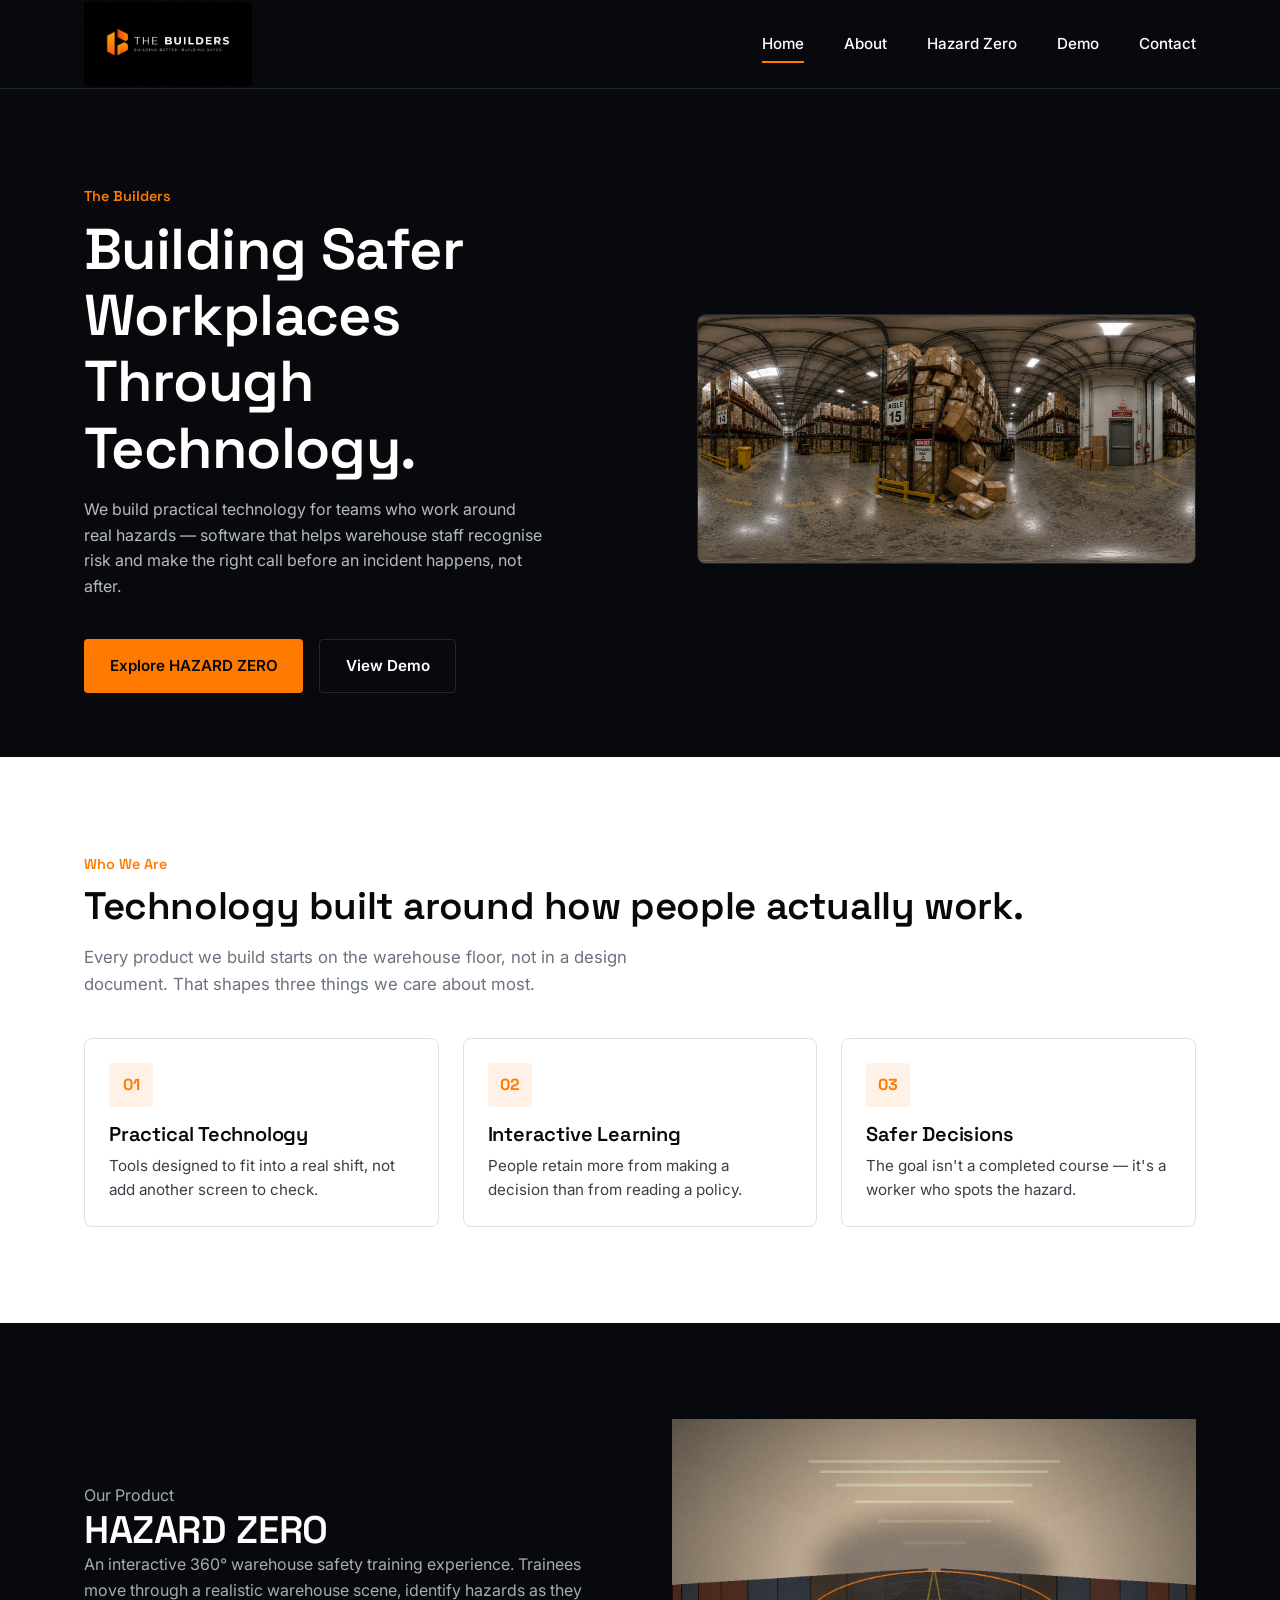
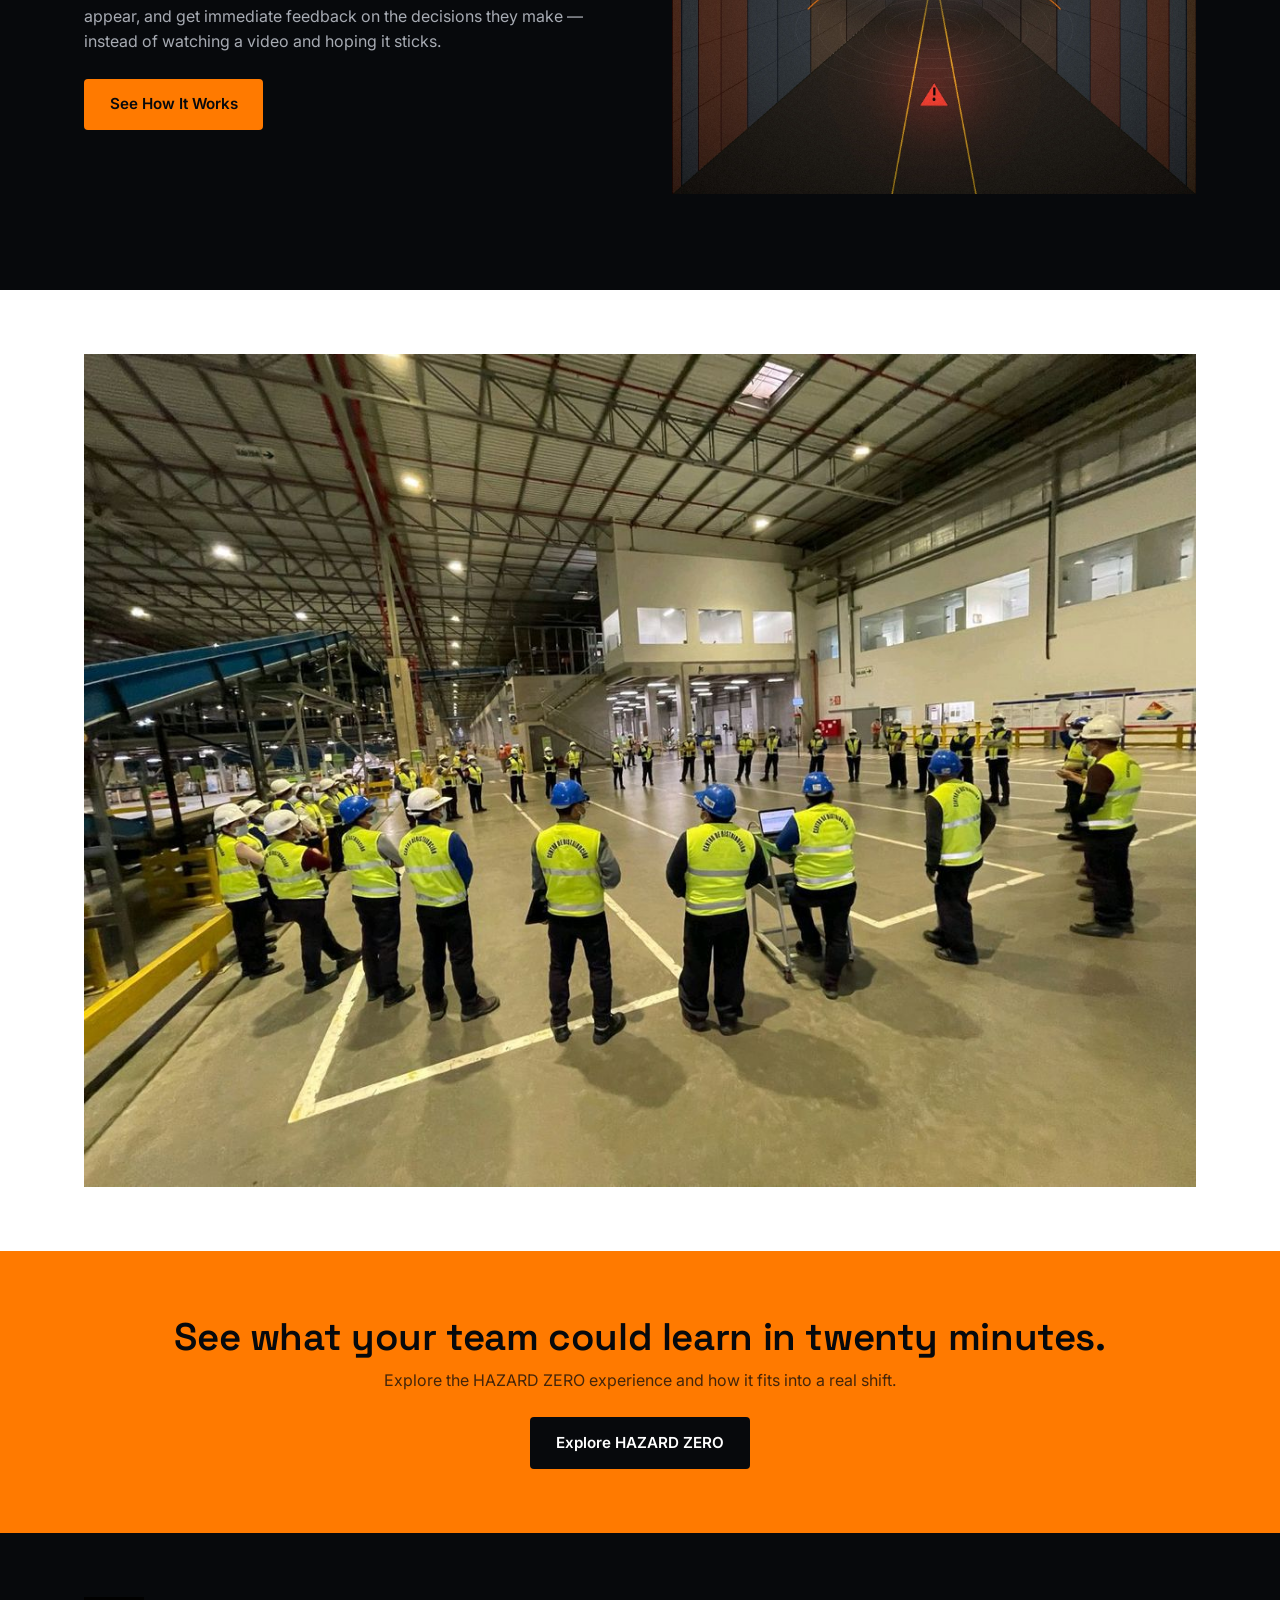
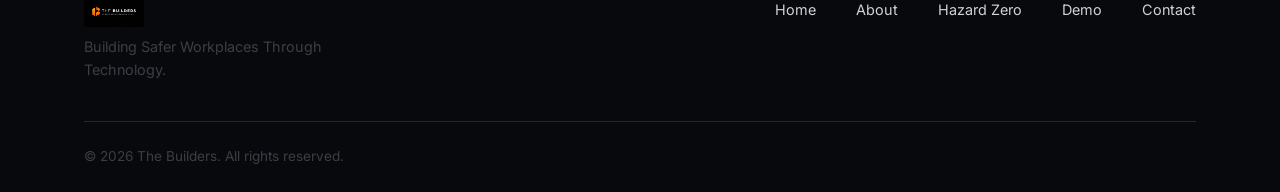
==== index.html @ ea39f2a2 "Initial The Builders B2 website" ====
<!DOCTYPE html>
<html lang="en">
<head>
  <meta charset="UTF-8">
  <meta name="viewport" content="width=device-width, initial-scale=1.0">
  <title>The Builders | Building Safer Workplaces Through Technology</title>
  <meta name="description" content="The Builders develops practical technology for safer workplaces, starting with HAZARD ZERO — an interactive 360° warehouse safety training experience.">
  <link rel="stylesheet" href="css/style.css">
</head>
<body>

  <!-- ======================================================================
       HEADER / NAVIGATION
       Repeated identically on every page. "aria-current" marks the active
       page so the underline styling in style.css shows visitors where
       they are.
       ====================================================================== -->
  <header class="site-header">
    <div class="container">
      <a href="index.html" class="logo">
        <img src="assets/the-builders-logo.png" alt="The Builders logo">
      </a>
      <nav aria-label="Primary">
        <ul class="nav-list">
          <li><a href="index.html" aria-current="page">Home</a></li>
          <li><a href="about.html">About</a></li>
          <li><a href="hazard-zero.html">Hazard Zero</a></li>
          <li><a href="demo.html">Demo</a></li>
          <li><a href="contact.html">Contact</a></li>
        </ul>
      </nav>
      <button class="nav-toggle" aria-label="Toggle menu" aria-expanded="false">
        <span></span><span></span><span></span>
      </button>
    </div>
  </header>

  <!-- ======================================================================
       HERO SECTION
       Company logo, tagline, one-sentence intro, and the two primary CTAs
       requested in the brief ("Explore HAZARD ZERO" / "View Demo").
       ====================================================================== -->
  <section class="hero">
    <div class="container hero-grid">
      <div class="hero-copy">
        <p class="section-kicker">The Builders</p>
        <h1>Building Safer Workplaces Through Technology.</h1>
        <p class="lede">
          We build practical technology for teams who work around real hazards —
          software that helps warehouse staff recognise risk and make the right
          call before an incident happens, not after.
        </p>
        <div class="btn-row">
          <a href="hazard-zero.html" class="btn btn--primary">Explore HAZARD ZERO</a>
          <a href="demo.html" class="btn btn--outline">View Demo</a>
        </div>
      </div>
      <div class="hero-media">
        <img src="assets/warehouse-hero.jpg" alt="Warehouse shelving and racking, representing the environments The Builders designs safety training for.">
      </div>
    </div>
  </section>

  <!-- ======================================================================
       WHO WE ARE
       Three-card overview of the company's approach. Cards use a hairline
       border rather than a shadow to keep the tone technical, not "SaaS".
       ====================================================================== -->
  <section class="section">
    <div class="container">
      <div class="section-head">
        <p class="section-kicker">Who We Are</p>
        <h2>Technology built around how people actually work.</h2>
        <p class="section-lede">
          Every product we build starts on the warehouse floor, not in a design
          document. That shapes three things we care about most.
        </p>
      </div>
      <div class="grid-3">
        <div class="card">
          <div class="card-icon">01</div>
          <h3>Practical Technology</h3>
          <p>Tools designed to fit into a real shift, not add another screen to check.</p>
        </div>
        <div class="card">
          <div class="card-icon">02</div>
          <h3>Interactive Learning</h3>
          <p>People retain more from making a decision than from reading a policy.</p>
        </div>
        <div class="card">
          <div class="card-icon">03</div>
          <h3>Safer Decisions</h3>
          <p>The goal isn't a completed course — it's a worker who spots the hazard.</p>
        </div>
      </div>
    </div>
  </section>

  <!-- ======================================================================
       HAZARD ZERO PRODUCT SECTION
       Image + text split introducing the flagship product, linking through
       to its dedicated page.
       ====================================================================== -->
  <section class="section section--dark">
    <div class="container grid-2">
      <div>
        <p class="split eyebrow">Our Product</p>
        <h2>HAZARD ZERO</h2>
        <p>
          An interactive 360° warehouse safety training experience. Trainees
          move through a realistic warehouse scene, identify hazards as they
          appear, and get immediate feedback on the decisions they make —
          instead of watching a video and hoping it sticks.
        </p>
        <div class="btn-row" style="margin-top: 1.5rem;">
          <a href="hazard-zero.html" class="btn btn--primary">See How It Works</a>
        </div>
      </div>
      <div>
        <img src="assets/hazard-zero-main.jpg" alt="HAZARD ZERO 360° training environment showing a warehouse scene with a flagged hazard.">
      </div>
    </div>
  </section>

  <!-- ======================================================================
       SECONDARY IMAGE SECTION
       Full-width supporting image, as requested by the brief.
       ====================================================================== -->
  <section class="section--tight">
    <div class="container">
      <img src="assets/warehouse-training.jpg" alt="Two warehouse staff in hard hats reviewing a safety training session on site.">
    </div>
  </section>

  <!-- ======================================================================
       CLOSING CTA
       ====================================================================== -->
  <section class="cta-band">
    <div class="container">
      <h2>See what your team could learn in twenty minutes.</h2>
      <p>Explore the HAZARD ZERO experience and how it fits into a real shift.</p>
      <div class="btn-row">
        <a href="hazard-zero.html" class="btn btn--primary">Explore HAZARD ZERO</a>
      </div>
    </div>
  </section>

  <!-- ======================================================================
       FOOTER
       ====================================================================== -->
  <footer class="site-footer">
    <div class="container">
      <div class="footer-top">
        <div class="logo">
          <img src="assets/the-builders-logo.png" alt="The Builders logo">
          <p class="tagline">Building Safer Workplaces Through Technology.</p>
        </div>
        <nav aria-label="Footer">
          <ul class="footer-nav">
            <li><a href="index.html">Home</a></li>
            <li><a href="about.html">About</a></li>
            <li><a href="hazard-zero.html">Hazard Zero</a></li>
            <li><a href="demo.html">Demo</a></li>
            <li><a href="contact.html">Contact</a></li>
          </ul>
        </nav>
      </div>
      <div class="footer-bottom">
        <p>&copy; 2026 The Builders. All rights reserved.</p>
      </div>
    </div>
  </footer>

  <script src="js/script.js"></script>
</body>
</html>
---- css/style.css ----
/* ==========================================================================
   THE BUILDERS — SHARED STYLESHEET
   Used by every page (index, about, hazard-zero, demo, contact).
   Sections below are numbered so they're easy to find and edit:
     1. Fonts & CSS reset
     2. Design tokens (colours, type scale, spacing)
     3. Base element styles
     4. Layout helpers (containers, sections, grid)
     5. Header / navigation
     6. Buttons
     7. Hero sections
     8. Cards (who-we-are, features, benefits)
     9. Numbered step sections (How It Works / Demo flow)
     10. Hazard scenario tiles
     11. Image + text split sections
     12. CTA band
     13. Contact form
     14. Footer
     15. Responsive breakpoints
   ========================================================================== */

/* --------------------------------------------------------------------------
   1. FONTS & RESET
   Space Grotesk carries headings (a technical, blueprint-like feel that
   suits a workplace-safety product); Inter carries body copy for readability.
   -------------------------------------------------------------------------- */
@import url('https://fonts.googleapis.com/css2?family=Space+Grotesk:wght@500;600;700&family=Inter:wght@400;500;600&display=swap');

*, *::before, *::after {
  box-sizing: border-box;
  margin: 0;
  padding: 0;
}

html {
  scroll-behavior: smooth;
}

img {
  max-width: 100%;
  display: block;
}

a {
  text-decoration: none;
  color: inherit;
}

ul {
  list-style: none;
}

button {
  font: inherit;
  cursor: pointer;
  border: none;
  background: none;
}

/* Respect users who've asked for less motion */
@media (prefers-reduced-motion: reduce) {
  *, *::before, *::after {
    animation-duration: 0.01ms !important;
    transition-duration: 0.01ms !important;
    scroll-behavior: auto !important;
  }
}

/* --------------------------------------------------------------------------
   2. DESIGN TOKENS
   Brand colours are fixed by the brief. Everything else (spacing, radii,
   shadows) is defined once here so the whole site stays consistent.
   -------------------------------------------------------------------------- */
:root {
  /* brand colours */
  --dark:        #07090c;
  --dark-2:      #0f1216;   /* slightly lifted panel on dark sections */
  --orange:      #ff7a00;
  --orange-dim:  #cc6200;
  --green:       #32d583;
  --red:         #ff4d45;
  --white:       #ffffff;
  --light:       #f5f5f4;  /* warm off-white, not pure white, for section variety */
  --line:        #23262c;  /* hairline borders on dark background */
  --line-light:  #e2e1de;  /* hairline borders on light background */
  --grey:        #6b7280;
  --grey-dark:   #3a3f47;

  /* type */
  --font-head: 'Space Grotesk', 'Segoe UI', sans-serif;
  --font-body: 'Inter', 'Segoe UI', sans-serif;

  /* spacing scale */
  --space-1: 0.5rem;
  --space-2: 1rem;
  --space-3: 1.5rem;
  --space-4: 2.5rem;
  --space-5: 4rem;
  --space-6: 6rem;

  /* shape */
  --radius-s: 4px;
  --radius-m: 8px;
  --container: 1160px;
}

/* --------------------------------------------------------------------------
   3. BASE ELEMENT STYLES
   -------------------------------------------------------------------------- */
body {
  font-family: var(--font-body);
  color: var(--dark);
  background: var(--white);
  line-height: 1.6;
  font-size: 16px;
}

h1, h2, h3, h4 {
  font-family: var(--font-head);
  font-weight: 600;
  line-height: 1.15;
  letter-spacing: -0.01em;
  color: var(--dark);
}

h1 { font-size: clamp(2.4rem, 4.5vw, 3.6rem); }
h2 { font-size: clamp(1.8rem, 3vw, 2.4rem); }
h3 { font-size: 1.25rem; }

p { color: var(--grey-dark); }

.section-kicker {
  font-family: var(--font-head);
  font-size: 0.9rem;
  font-weight: 600;
  color: var(--orange);
  margin-bottom: var(--space-1);
}

.section-lede {
  max-width: 620px;
  color: var(--grey);
  font-size: 1.05rem;
  margin-top: var(--space-2);
}

/* --------------------------------------------------------------------------
   4. LAYOUT HELPERS
   -------------------------------------------------------------------------- */
.container {
  max-width: var(--container);
  margin: 0 auto;
  padding: 0 var(--space-3);
}

.section {
  padding: var(--space-6) 0;
}

.section--tight {
  padding: var(--space-5) 0;
}

.section--dark {
  background: var(--dark);
  color: var(--white);
}

.section--dark h2, .section--dark h3 {
  color: var(--white);
}

.section--dark p {
  color: #a7abb3;
}

.section--light {
  background: var(--light);
}

.section-head {
  margin-bottom: var(--space-4);
}

.grid-3 {
  display: grid;
  grid-template-columns: repeat(3, 1fr);
  gap: var(--space-3);
}

.grid-4 {
  display: grid;
  grid-template-columns: repeat(4, 1fr);
  gap: var(--space-3);
}

.grid-2 {
  display: grid;
  grid-template-columns: 1fr 1fr;
  gap: var(--space-5);
  align-items: center;
}
/* --------------------------------------------------------------------------
   5. HEADER / NAVIGATION
   -------------------------------------------------------------------------- */

.site-header {
    position: sticky;
    top: 0;
    z-index: 50;
    background: #07090c;
    border-bottom: 1px solid #22262d;
}

.site-header .container {
    display: flex;
    align-items: center;
    justify-content: space-between;
    height: 88px;
}

.site-header .logo img {
    height: 84px;
    width: auto;
    display: block;
}

.nav-list {
    display: flex;
    gap: var(--space-4);
}

.nav-list a {
    color: #ffffff;
    font-size: 0.95rem;
    font-weight: 500;
    padding: var(--space-1) 0;
    border-bottom: 2px solid transparent;
    transition: color 0.15s ease, border-color 0.15s ease;
}

.nav-list a:hover,
.nav-list a[aria-current="page"] {
    color: #ffffff;
    border-color: #ff7a00;
}

.nav-toggle {
    display: none;
    flex-direction: column;
    gap: 5px;
    padding: var(--space-1);
}

.nav-toggle span {
    width: 22px;
    height: 2px;
    background: #ffffff;
}

/* --------------------------------------------------------------------------
   6. BUTTONS
   Two variants: solid (primary action) and outline (secondary action).
   Both get a small, deliberate lift on hover — the only hover motion
   used across the site, so it stays meaningful rather than decorative.
   -------------------------------------------------------------------------- */
.btn {
  display: inline-flex;
  align-items: center;
  justify-content: center;
  gap: var(--space-1);
  padding: 0.85rem 1.6rem;
  border-radius: var(--radius-s);
  font-weight: 600;
  font-size: 0.95rem;
  transition: transform 0.15s ease, background 0.15s ease, border-color 0.15s ease;
}

.btn:focus-visible {
  outline: 2px solid var(--orange);
  outline-offset: 2px;
}

.btn--primary {
  background: var(--orange);
  color: var(--dark);
}

.btn--primary:hover {
  background: #ff8a1f;
  transform: translateY(-2px);
}

.btn--outline {
  border: 1px solid var(--line);
  color: var(--white);
}

.btn--outline:hover {
  border-color: var(--orange);
  transform: translateY(-2px);
}

.btn--outline-dark {
  border: 1px solid var(--line-light);
  color: var(--dark);
}

.btn--outline-dark:hover {
  border-color: var(--orange);
  transform: translateY(-2px);
}

.btn-row {
  display: flex;
  gap: var(--space-2);
  flex-wrap: wrap;
}

/* --------------------------------------------------------------------------
   7. HERO SECTIONS
   Every page opens with a dark hero. Home's hero is the tallest since it
   carries the whole company pitch; inner-page heroes are shorter banners.
   -------------------------------------------------------------------------- */
.hero {
  background: var(--dark);
  color: var(--white);
  padding: var(--space-6) 0 var(--space-5);
  position: relative;
  overflow: hidden;
}

.hero-grid {
  display: grid;
  grid-template-columns: 1.1fr 1fr;
  gap: var(--space-5);
  align-items: center;
}

.hero-logo {
  height: 40px;
  margin-bottom: var(--space-3);
}

.hero h1 {
  color: var(--white);
}

.hero .tagline {
  font-family: var(--font-head);
  color: var(--orange);
  font-size: 1.1rem;
  margin-top: var(--space-2);
}

.hero p.lede {
  color: #b7bac1;
  margin-top: var(--space-2);
  max-width: 46ch;
}

.hero .btn-row {
  margin-top: var(--space-4);
}

.hero-media img {
  border-radius: var(--radius-m);
  border: 1px solid var(--line);
}

/* short banner hero used on inner pages */
.page-hero {
  background: var(--dark);
  color: var(--white);
  padding: var(--space-5) 0;
  text-align: left;
}

.page-hero h1 { color: var(--white); }

.page-hero .tagline {
  font-family: var(--font-head);
  color: var(--orange);
  margin-top: var(--space-1);
  font-size: 1.05rem;
}

/* --------------------------------------------------------------------------
   8. CARDS
   Used for "Who We Are", "Key Features", "Benefits". Deliberately flat —
   a hairline border rather than a drop shadow, so the site doesn't fall
   into the generic soft-shadow SaaS-card look.
   -------------------------------------------------------------------------- */
.card {
  border: 1px solid var(--line-light);
  border-radius: var(--radius-m);
  padding: var(--space-3);
  background: var(--white);
}

.card .card-icon {
  width: 44px;
  height: 44px;
  border-radius: var(--radius-s);
  background: rgba(255, 122, 0, 0.1);
  display: flex;
  align-items: center;
  justify-content: center;
  margin-bottom: var(--space-2);
  color: var(--orange);
  font-family: var(--font-head);
  font-weight: 700;
}

.card h3 {
  margin-bottom: var(--space-1);
}

.card p {
  font-size: 0.95rem;
}

/* card variant for dark sections (e.g. Key Features on Hazard Zero page) */
.card--dark {
  background: var(--dark-2);
  border-color: var(--line);
}

.card--dark p { color: #a7abb3; }

/* --------------------------------------------------------------------------
   9. NUMBERED STEP SECTIONS
   Genuinely sequential content only: How It Works (Hazard Zero page) and
   the Demo flow. Numbers here mean something — they are steps, not decor.
   -------------------------------------------------------------------------- */
.steps {
  display: grid;
  grid-template-columns: repeat(4, 1fr);
  gap: var(--space-3);
  counter-reset: step;
}

.step {
  border-top: 2px solid var(--orange);
  padding-top: var(--space-2);
}

.step .step-number {
  font-family: var(--font-head);
  font-weight: 700;
  font-size: 1.6rem;
  color: var(--orange);
  display: block;
  margin-bottom: var(--space-1);
}

.step h3 { margin-bottom: var(--space-1); }
.step p { font-size: 0.92rem; }

/* --------------------------------------------------------------------------
   10. HAZARD SCENARIO TILES
   Training Scenarios grid on the Hazard Zero page.
   -------------------------------------------------------------------------- */
.hazard-grid {
  display: grid;
  grid-template-columns: repeat(4, 1fr);
  gap: var(--space-3);
}

.hazard-tile {
  position: relative;
  border-radius: var(--radius-m);
  overflow: hidden;
  border: 1px solid var(--line);
}

.hazard-tile img {
  aspect-ratio: 4 / 3;
  object-fit: cover;
}

.hazard-tile .hazard-label {
  position: absolute;
  left: var(--space-2);
  bottom: var(--space-2);
  background: rgba(7, 9, 12, 0.85);
  color: var(--white);
  padding: 0.35rem 0.7rem;
  border-radius: var(--radius-s);
  font-size: 0.85rem;
  font-weight: 600;
  border-left: 3px solid var(--red);
}

/* --------------------------------------------------------------------------
   11. IMAGE + TEXT SPLIT SECTIONS
   Reused for the product intro blocks (Hazard Zero on Home, About page).
   -------------------------------------------------------------------------- */
.split img {
  border-radius: var(--radius-m);
}

.split .eyebrow {
  color: var(--orange);
  font-family: var(--font-head);
  font-weight: 600;
  font-size: 0.9rem;
  margin-bottom: var(--space-1);
}

.split ul.checklist li {
  position: relative;
  padding-left: 1.6rem;
  margin-top: var(--space-1);
  color: var(--grey-dark);
}

.split ul.checklist li::before {
  content: "";
  position: absolute;
  left: 0;
  top: 0.5em;
  width: 9px;
  height: 9px;
  background: var(--green);
  border-radius: 2px;
}

/* --------------------------------------------------------------------------
   12. CTA BAND
   The closing call-to-action strip used near the bottom of every page.
   -------------------------------------------------------------------------- */
.cta-band {
  background: var(--orange);
  color: var(--dark);
  padding: var(--space-5) 0;
  text-align: center;
}

.cta-band h2 { color: var(--dark); }

.cta-band p {
  color: rgba(7, 9, 12, 0.75);
  margin-top: var(--space-1);
}

.cta-band .btn-row {
  justify-content: center;
  margin-top: var(--space-3);
}

.cta-band .btn--primary {
  background: var(--dark);
  color: var(--white);
}

.cta-band .btn--primary:hover {
  background: #1a1d22;
}

/* --------------------------------------------------------------------------
   13. CONTACT FORM
   -------------------------------------------------------------------------- */
.contact-layout {
  display: grid;
  grid-template-columns: 1fr 1.2fr;
  gap: var(--space-5);
}

.contact-info h3 { margin-bottom: var(--space-1); }

.contact-info .info-row {
  margin-top: var(--space-3);
  padding-top: var(--space-3);
  border-top: 1px solid var(--line-light);
}

.contact-info .info-row .label {
  font-size: 0.85rem;
  color: var(--grey);
  text-transform: uppercase;
  letter-spacing: 0.04em;
}

.form-field {
  margin-bottom: var(--space-3);
}

.form-field label {
  display: block;
  font-size: 0.9rem;
  font-weight: 600;
  margin-bottom: var(--space-1);
}

.form-field input,
.form-field textarea {
  width: 100%;
  padding: 0.8rem 0.9rem;
  border: 1px solid var(--line-light);
  border-radius: var(--radius-s);
  font: inherit;
  background: var(--white);
}

.form-field input:focus,
.form-field textarea:focus {
  outline: none;
  border-color: var(--orange);
}

.form-note {
  font-size: 0.85rem;
  color: var(--grey);
  margin-top: var(--space-1);
}

#form-confirmation {
  display: none;
  margin-top: var(--space-3);
  padding: var(--space-2);
  border-radius: var(--radius-s);
  border: 1px solid var(--green);
  background: rgba(50, 213, 131, 0.08);
  color: #1a7a4d;
  font-weight: 500;
}

#form-confirmation.visible {
  display: block;
}

.field-error {
  color: var(--red);
  font-size: 0.82rem;
  margin-top: 0.3rem;
  display: none;
}

.field-error.visible {
  display: block;
}

/* --------------------------------------------------------------------------
   14. FOOTER
   -------------------------------------------------------------------------- */
.site-footer {
  background: var(--dark);
  color: #a7abb3;
  padding: var(--space-5) 0 var(--space-3);
}

.footer-top {
  display: flex;
  justify-content: space-between;
  align-items: flex-start;
  padding-bottom: var(--space-4);
  border-bottom: 1px solid var(--line);
}

.footer-top .logo img {
  height: 30px;
  margin-bottom: var(--space-1);
}

.footer-top .tagline {
  font-size: 0.9rem;
  max-width: 32ch;
}

.footer-nav {
  display: flex;
  gap: var(--space-4);
}

.footer-nav a {
  font-size: 0.9rem;
  color: #cfd2d8;
}

.footer-nav a:hover { color: var(--orange); }

.footer-bottom {
  padding-top: var(--space-3);
  font-size: 0.85rem;
  color: var(--grey);
}

/* --------------------------------------------------------------------------
   15. RESPONSIVE BREAKPOINTS
   Two steps down from desktop: tablet (<=960px) and mobile (<=600px).
   -------------------------------------------------------------------------- */
@media (max-width: 960px) {
  .hero-grid,
  .grid-2,
  .contact-layout {
    grid-template-columns: 1fr;
  }

  .hero-grid { gap: var(--space-4); }

  .grid-3,
  .steps {
    grid-template-columns: repeat(2, 1fr);
  }

  .grid-4,
  .hazard-grid {
    grid-template-columns: repeat(2, 1fr);
  }

  .footer-top {
    flex-direction: column;
    gap: var(--space-3);
  }
}

@media (max-width: 720px) {
  .nav-list {
    position: absolute;
    top: 76px;
    left: 0;
    right: 0;
    background: var(--dark);
    flex-direction: column;
    gap: 0;
    border-bottom: 1px solid var(--line);
    max-height: 0;
    overflow: hidden;
    transition: max-height 0.2s ease;
  }

  .nav-list.open {
    max-height: 320px;
  }

  .nav-list a {
    padding: var(--space-2) var(--space-3);
    border-bottom: 1px solid var(--line);
    width: 100%;
  }

  .nav-toggle {
    display: flex;
  }
}

@media (max-width: 600px) {
  .section { padding: var(--space-5) 0; }

  .grid-3,
  .grid-4,
  .steps,
  .hazard-grid {
    grid-template-columns: 1fr;
  }

  .footer-nav {
    flex-wrap: wrap;
    gap: var(--space-2);
  }
}
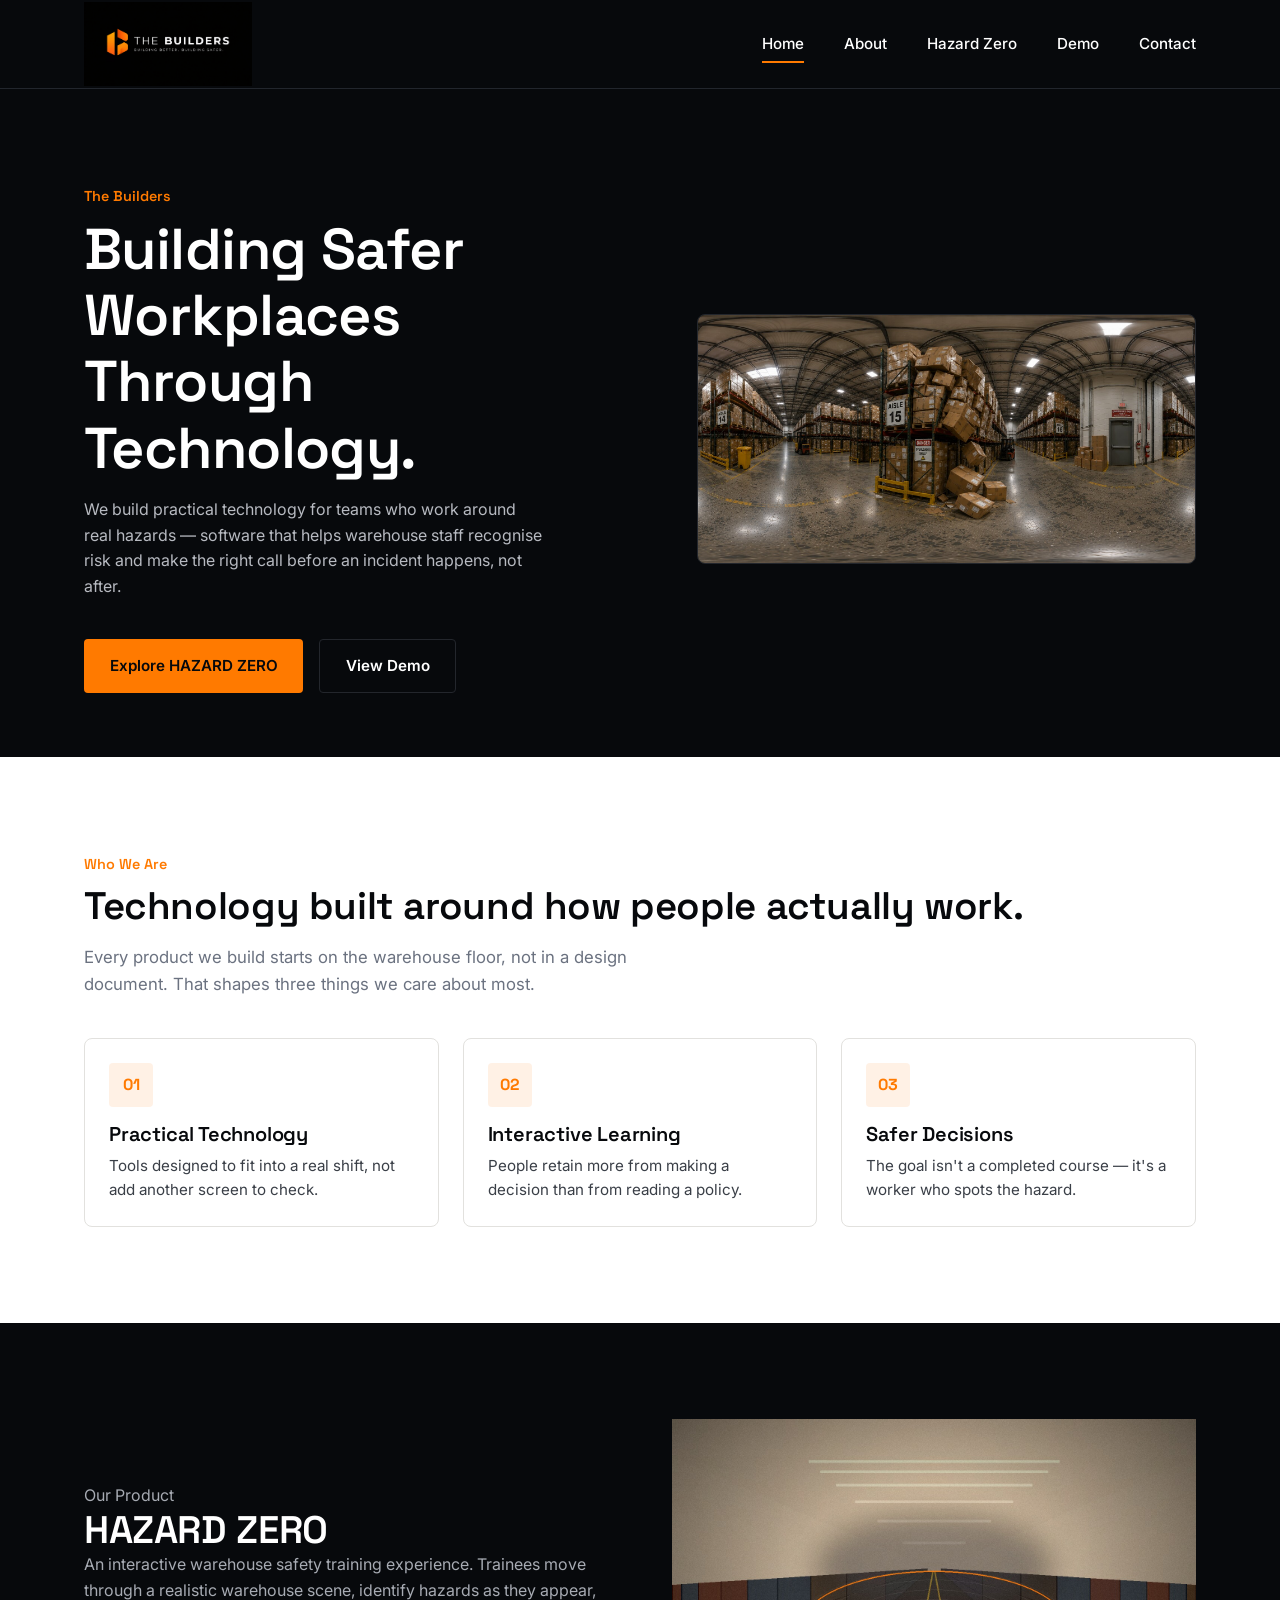
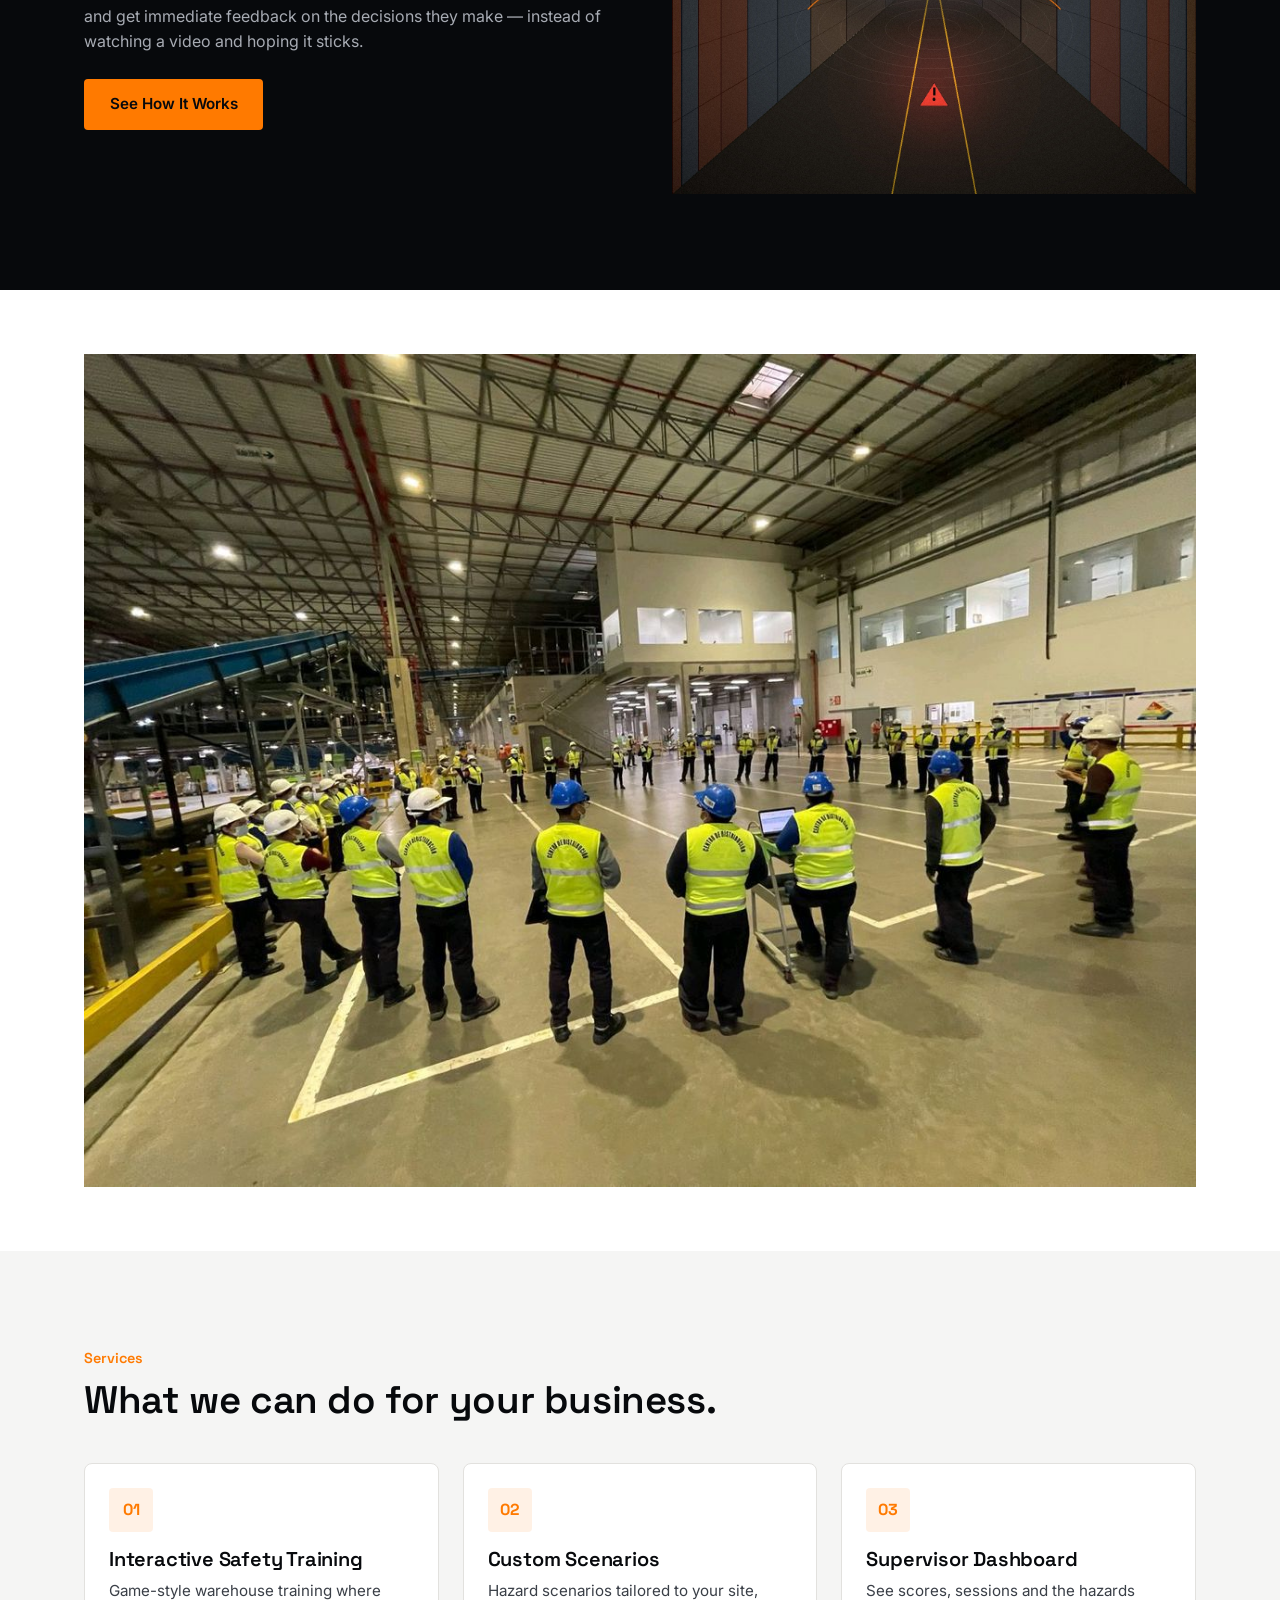
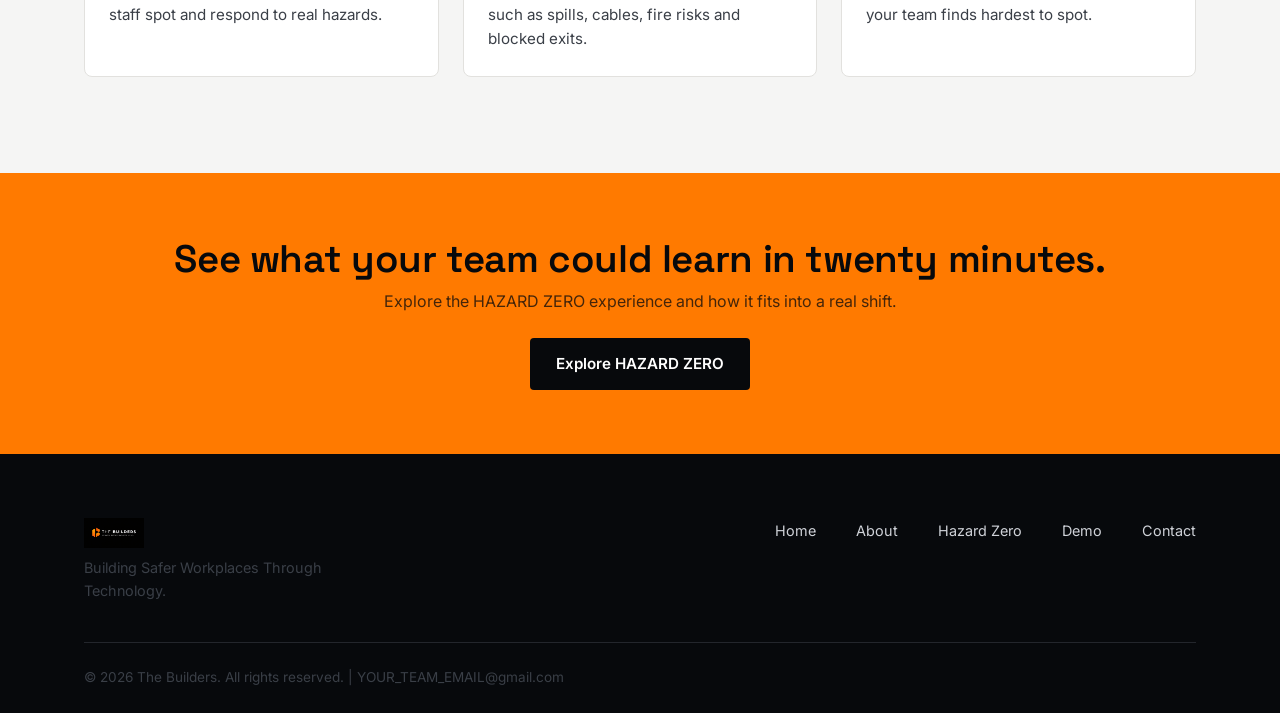
==== commit 69d92c5d: "Update demo page and replace screenshots" ====
--- a/index.html
+++ b/index.html
@@ -107,7 +107,7 @@
         <p class="split eyebrow">Our Product</p>
         <h2>HAZARD ZERO</h2>
         <p>
-          An interactive 360° warehouse safety training experience. Trainees
+          An interactive warehouse safety training experience. Trainees
           move through a realistic warehouse scene, identify hazards as they
           appear, and get immediate feedback on the decisions they make —
           instead of watching a video and hoping it sticks.
@@ -131,7 +131,32 @@
       <img src="assets/warehouse-training.jpg" alt="Two warehouse staff in hard hats reviewing a safety training session on site.">
     </div>
   </section>
-
+<!-- SERVICES -->
+<section class="section section--light">
+  <div class="container">
+    <div class="section-head">
+      <p class="section-kicker">Services</p>
+      <h2>What we can do for your business.</h2>
+    </div>
+    <div class="grid-3">
+      <div class="card">
+        <div class="card-icon">01</div>
+        <h3>Interactive Safety Training</h3>
+        <p>Game-style warehouse training where staff spot and respond to real hazards.</p>
+      </div>
+      <div class="card">
+        <div class="card-icon">02</div>
+        <h3>Custom Scenarios</h3>
+        <p>Hazard scenarios tailored to your site, such as spills, cables, fire risks and blocked exits.</p>
+      </div>
+      <div class="card">
+        <div class="card-icon">03</div>
+        <h3>Supervisor Dashboard</h3>
+        <p>See scores, sessions and the hazards your team finds hardest to spot.</p>
+      </div>
+    </div>
+  </div>
+</section>
   <!-- ======================================================================
        CLOSING CTA
        ====================================================================== -->
@@ -166,7 +191,7 @@
         </nav>
       </div>
       <div class="footer-bottom">
-        <p>&copy; 2026 The Builders. All rights reserved.</p>
+         <p>&copy; 2026 The Builders. All rights reserved. | <a href="mailto:olisweta3@gmail.com">YOUR_TEAM_EMAIL@gmail.com</a></p>
       </div>
     </div>
   </footer>
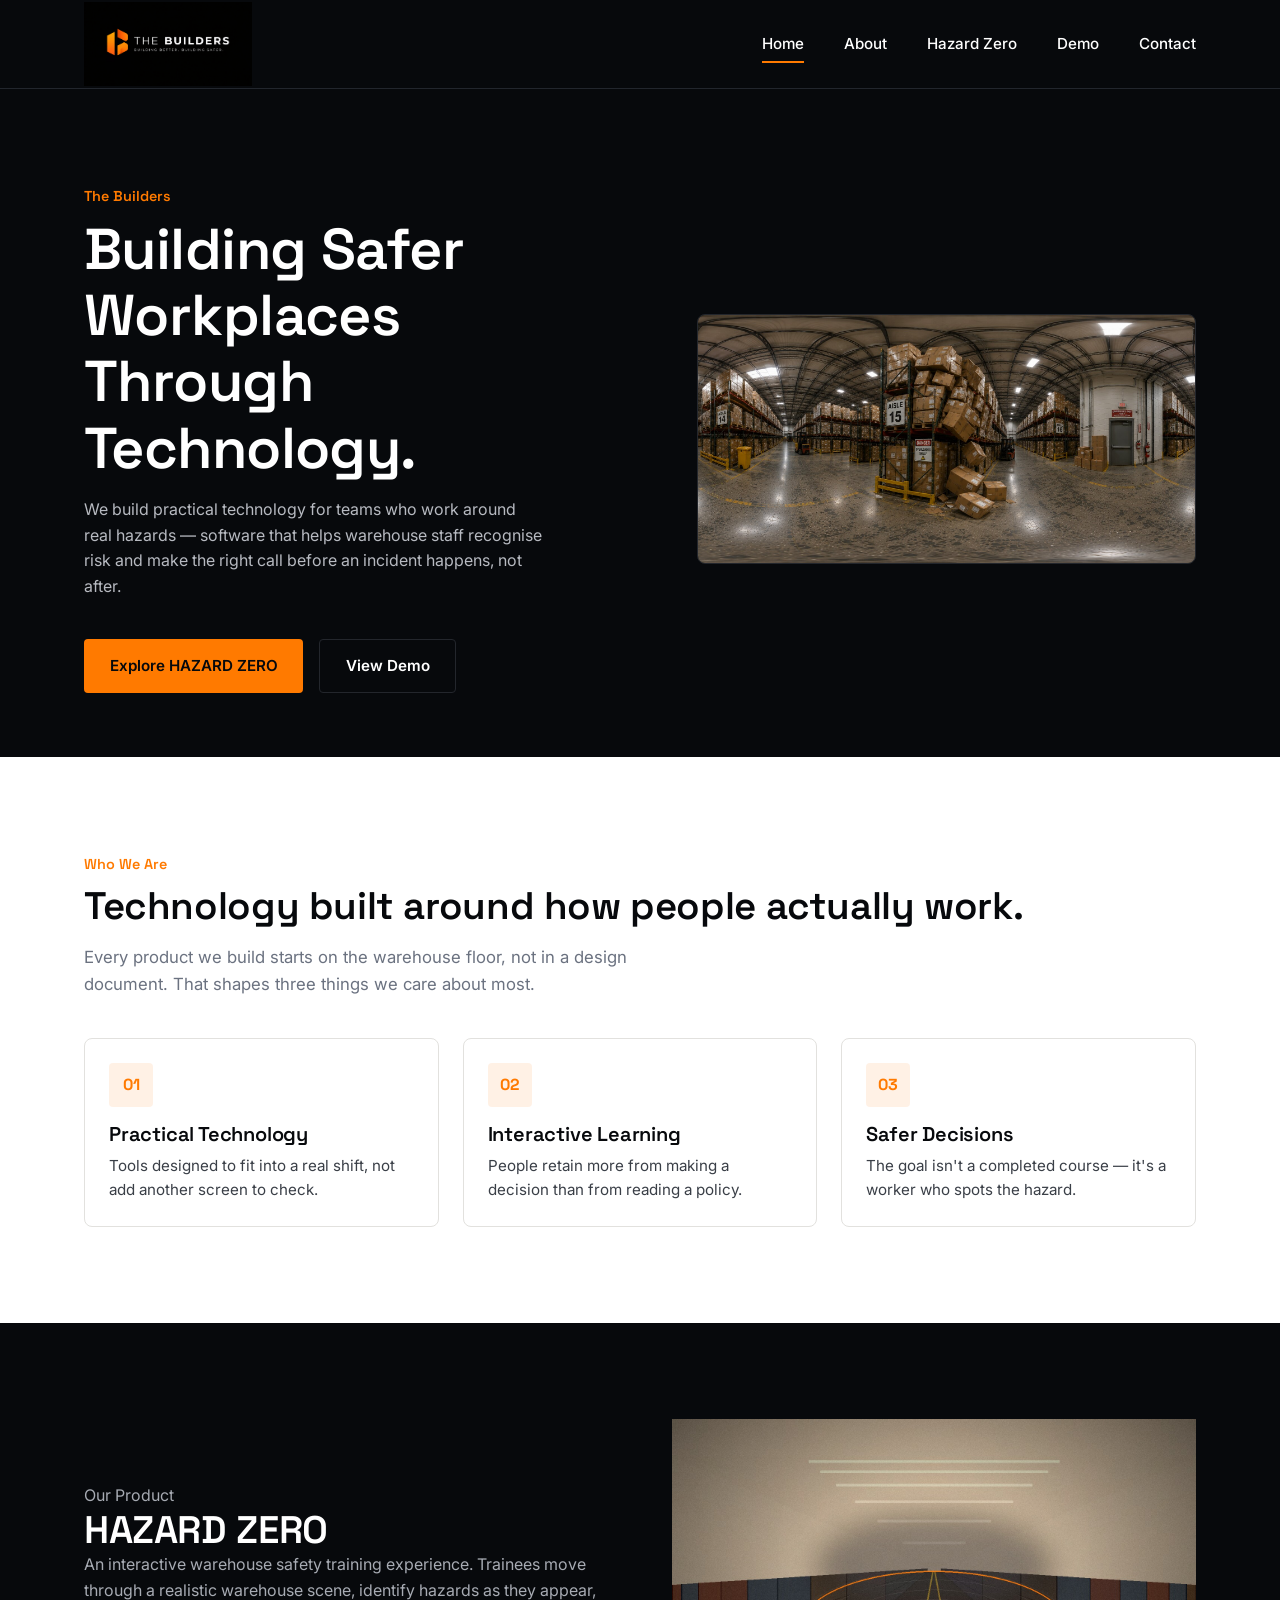
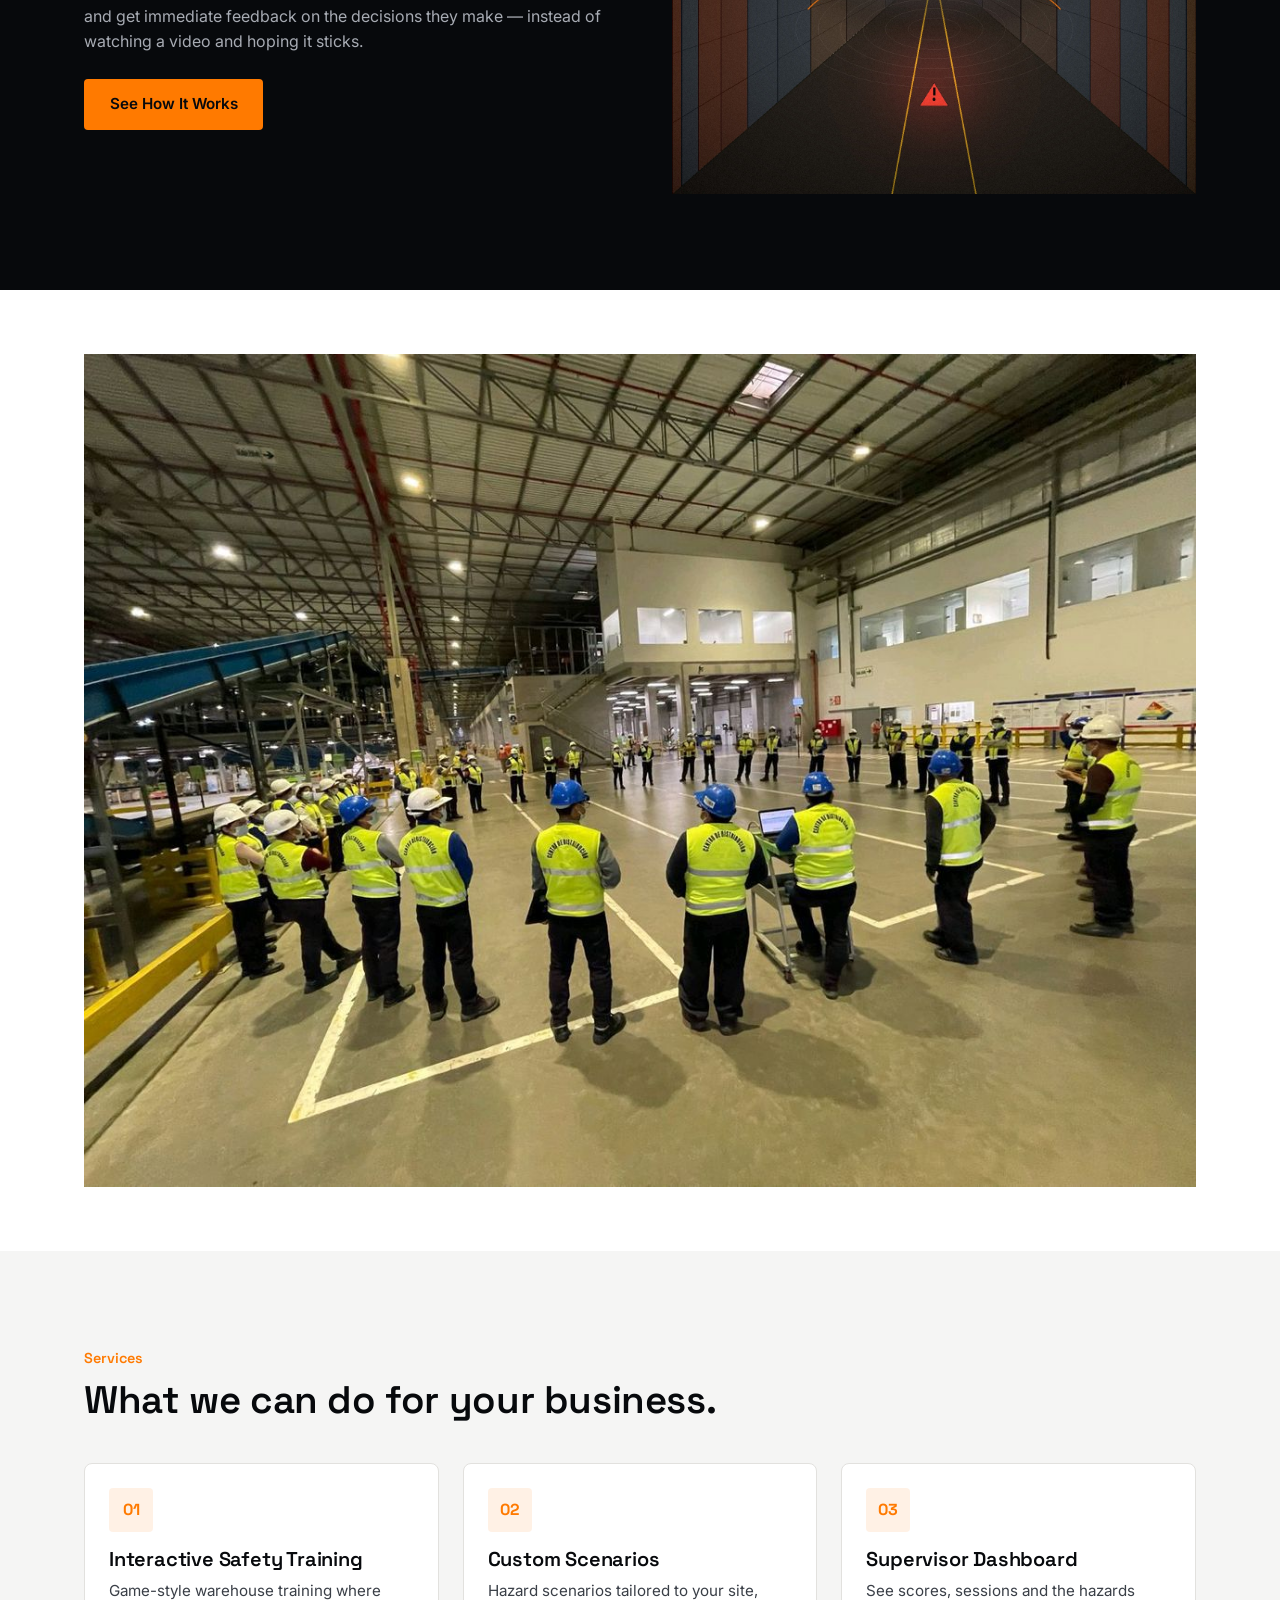
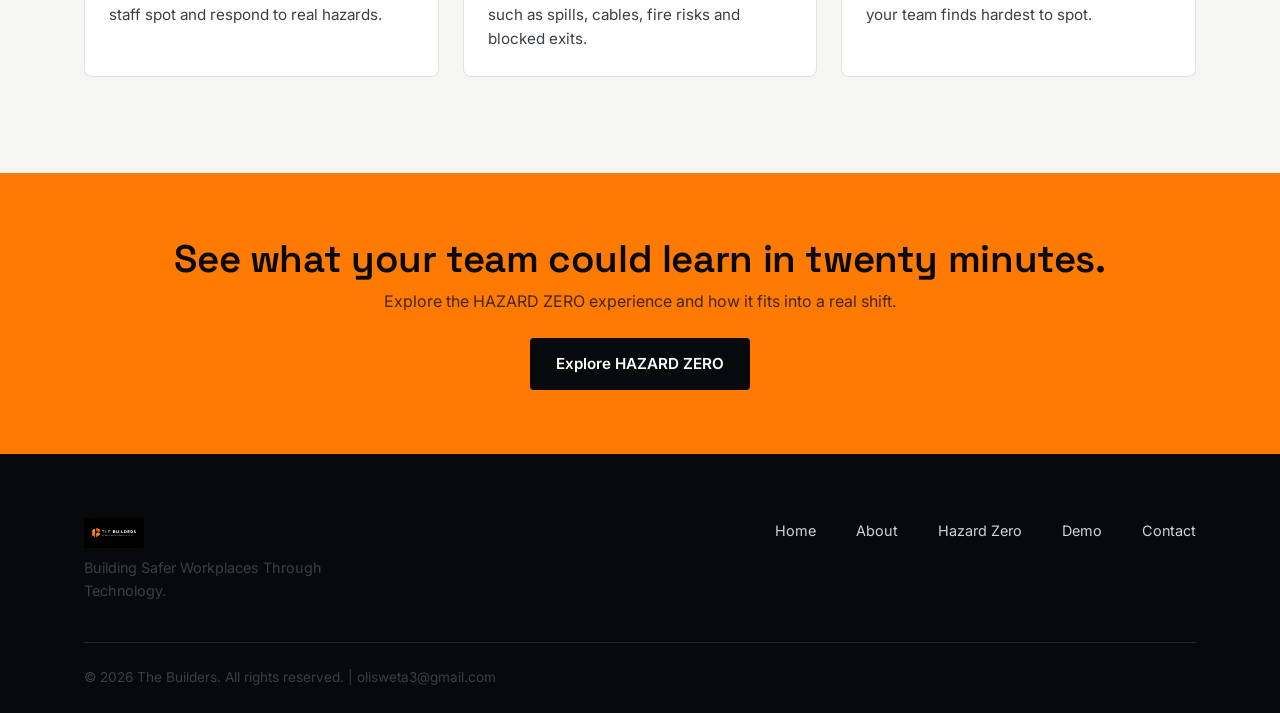
==== commit 6c49898e: "Add team section, contact fix and services" ====
--- a/index.html
+++ b/index.html
@@ -191,7 +191,7 @@
         </nav>
       </div>
       <div class="footer-bottom">
-         <p>&copy; 2026 The Builders. All rights reserved. | <a href="mailto:olisweta3@gmail.com">YOUR_TEAM_EMAIL@gmail.com</a></p>
+         <p>&copy; 2026 The Builders. All rights reserved. | <a href="mailto:olisweta3@gmail.com">olisweta3@gmail.com</a></p>
       </div>
     </div>
   </footer>
